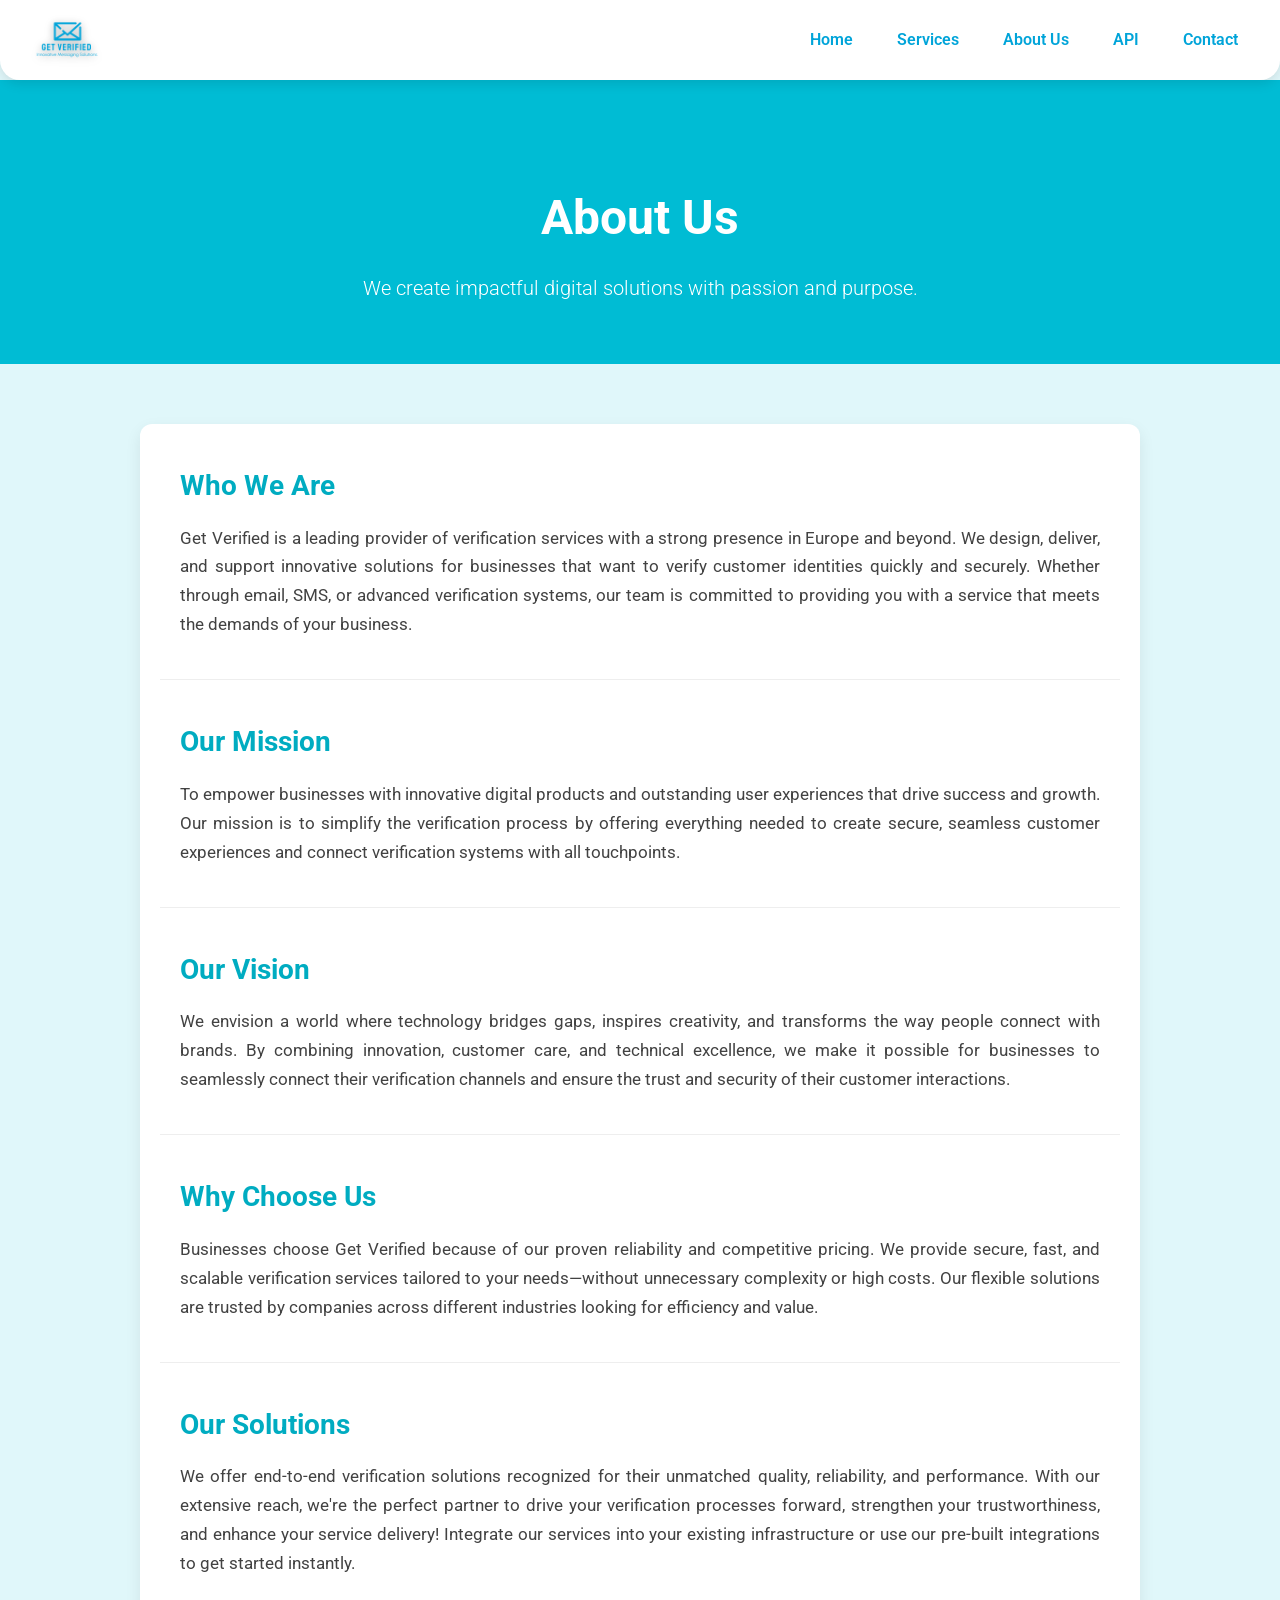
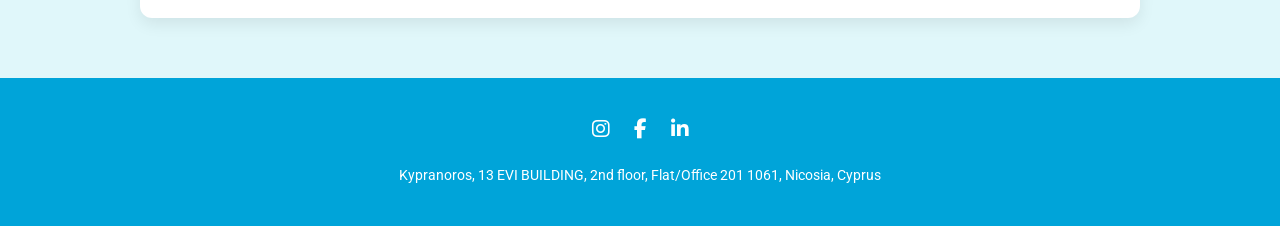
==== aboutus/index.html @ 9c135080 "asdasdA" ====
<html lang="en">
<head>
  <meta charset="UTF-8">
  <meta name="viewport" content="width=device-width, initial-scale=1.0">
  <title>About Us</title>
  <link href="https://fonts.googleapis.com/css2?family=Roboto:wght@400;700&display=swap" rel="stylesheet">
  <link rel="stylesheet" href="../shared.css">
  <link rel="stylesheet" href="aboutus.css">
  <link rel="stylesheet" href="https://cdnjs.cloudflare.com/ajax/libs/font-awesome/6.5.0/css/all.min.css">
</head>
<body>
  <!-- Navbar -->
  <nav class="navbar">
    <div class="logo">
      <img src="../assets/FullLogo_Transparent.png" alt="Your Company Logo" class="logo">
    </div>
    <ul class="nav-links">
      <li><a href="/index.html">Home</a></li>
      <li><a href="/services/index.html">Services</a></li>
      <li><a href="/aboutus/index.html">About Us</a></li>
      <li><a href="/api/index.html">API</a></li>
      <li><a href="/contact/index.html">Contact</a></li>
    </ul>
    <div class="hamburger" onclick="toggleMenu()">
      <div class="bar"></div>
      <div class="bar"></div>
      <div class="bar"></div>
    </div>
  </nav>

  <div style="height: 80px;"></div> <!-- spacing for fixed navbar -->

  <!-- Hero Section -->
  <div class="hero-section">
    <h1>About Us</h1>
    <p>We create impactful digital solutions with passion and purpose.</p>
  </div>

  <!-- Main Content -->
  <main class="about-content">
    <section>
      <h2>Who We Are</h2>
      <p>Get Verified is a leading provider of verification services with a strong presence in Europe and beyond. We design, deliver, and support innovative solutions for businesses that want to verify customer identities quickly and securely. Whether through email, SMS, or advanced verification systems, our team is committed to providing you with a service that meets the demands of your business.</p>
    </section>

    <section>
      <h2>Our Mission</h2>
      <p>To empower businesses with innovative digital products and outstanding user experiences that drive success and growth. Our mission is to simplify the verification process by offering everything needed to create secure, seamless customer experiences and connect verification systems with all touchpoints.</p>
    </section>

    <section>
      <h2>Our Vision</h2>
      <p>We envision a world where technology bridges gaps, inspires creativity, and transforms the way people connect with brands. By combining innovation, customer care, and technical excellence, we make it possible for businesses to seamlessly connect their verification channels and ensure the trust and security of their customer interactions.</p>
    </section>

    <section>
      <h2>Why Choose Us</h2>
      <p>Businesses choose Get Verified because of our proven reliability and competitive pricing. We provide secure, fast, and scalable verification services tailored to your needs—without unnecessary complexity or high costs. Our flexible solutions are trusted by companies across different industries looking for efficiency and value.</p>
    </section>

    <section>
      <h2>Our Solutions</h2>
      <p>We offer end-to-end verification solutions recognized for their unmatched quality, reliability, and performance. With our extensive reach, we're the perfect partner to drive your verification processes forward, strengthen your trustworthiness, and enhance your service delivery! Integrate our services into your existing infrastructure or use our pre-built integrations to get started instantly.</p>
    </section>
  </main>

  <!-- Footer -->
  <footer class="footer">
    <div class="social-icons">
      <a href="https://www.instagram.com/" target="_blank"><i class="fab fa-instagram"></i></a>
      <a href="https://www.facebook.com/" target="_blank"><i class="fab fa-facebook-f"></i></a>
      <a href="https://www.linkedin.com/" target="_blank"><i class="fab fa-linkedin-in"></i></a>
    </div>
    <p class="copyright">Kypranoros, 13
      EVI BUILDING, 2nd floor, Flat/Office 201
      1061, Nicosia, Cyprus</p>
  </footer>

  <script src="../script.js"></script>
</body>
</html>
---- shared.css ----
@keyframes slideDown {
    0% { transform: translateY(-100%); opacity: 0; }
    100% { transform: translateY(0); opacity: 1; }
  }
  
  /* Navbar */
  .navbar {
    display: flex;
    justify-content: space-between;
    align-items: center;
    padding: 10px 30px;
    background-color: white;
    box-shadow: 0 2px 4px rgba(0, 0, 0, 0.1);
    position: fixed;
    width: 100%;
    top: 0;
    left: 0;
    z-index: 10;
    border-radius: 0 0 20px 20px;
    box-shadow: 0 4px 12px rgba(0, 0, 0, 0.1);
    animation: slideDown 0.6s ease forwards;
  }
  
  .navbar .logo {
    height: 60px;
    width: auto;
    filter: drop-shadow(0 2px 4px rgba(0, 0, 0, 0.2)); /* Blagi senka */
    transition: transform 0.3s ease;
  }
  .navbar .logo:hover {
    transform: scale(1.05); /* Blagi zoom efekat */
  }
  
  .nav-links {
    list-style: none;
    display: flex;
    gap: 20px;
  }
  
  .nav-links li {
    font-size: 16px;
  }
  
  .nav-links a {
    color: #00A4D9; /* Dark blue */
    font-weight: 600;
    font-size: 16px;
    padding: 8px 12px;
    border-radius: 8px;
    transition: all 0.3s ease;
  }
  
  .nav-links a:hover {
    background-color: #E0F2F1;
    color: #004D40; /* Darker shade */
  }
  .hamburger {
    display: none;
    flex-direction: column;
    gap: 5px;
    cursor: pointer;
  }
  .hamburger .bar {
    width: 25px;
    height: 3px;
    background-color: #018d7c;
    border-radius: 10px;
    transition: all 0.3s ease;
  }
  
/* Responzivni dizajn */
@media (max-width: 768px) {
  .nav-links {
    display: none;
    position: absolute;
    top: 70px;
    right: 30px;
    background-color: white;
    width: 250px;
    border-radius: 8px;
    box-shadow: 0 6px 12px rgba(0, 0, 0, 0.1);
    flex-direction: column;
    gap: 20px;
    padding: 20px;
    animation: slideDown 0.6s ease forwards;
  }

  .nav-links.active {
    display: flex;
  }

  .hamburger {
    display: flex;
  }

  .nav-links li {
    font-size: 18px;
  }

  .nav-links a {
    font-size: 18px;
  }
}
  /* Footer */
  .footer {
    background-color: #00A4D9;
    color: white;
    padding: 40px 20px;
    text-align: center;
  }
    
  .footer p {
    margin-top: 20px;
    font-size: 14px;
  }
  .social-icons a {
    color: white;
    margin: 0 10px;
    font-size: 20px;
    transition: color 0.3s;
  }
  
  .social-icons a:hover {
    color: #E0F7FA;
  }
---- aboutus/aboutus.css ----
/* Global Styles */
* {
    margin: 0;
    padding: 0;
    box-sizing: border-box;
}
  
html, body {
    height: 100%;
}
body {
    font-family: 'Roboto', sans-serif;
    background-color: #E0F7FA; /* Light blue background */
    color: #212121;
    line-height: 1.6;
}
  
a {
    text-decoration: none;
    color: inherit;
}
/* About Us Page Styles */
body {
    font-family: 'Roboto', sans-serif;
    background-color: #E0F7FA; /* svetlo plava */
    color: #212121;
    margin: 0;
    padding: 0;
  }
  
  .hero-section {
    background-color: #00BCD4;
    color: white;
    text-align: center;
    padding: 100px 20px 60px;
  }
  
  .hero-section h1 {
    font-size: 48px;
    font-weight: 700;
  }
  
  .hero-section p {
    font-size: 20px;
    margin-top: 15px;
    font-weight: 300;
  }
  
  .about-content {
    max-width: 1000px;
    margin: 60px auto;
    padding: 0 20px;
    background-color: white;
    border-radius: 12px;
    box-shadow: 0 6px 16px rgba(0, 0, 0, 0.08);
  }
  
  .about-content section {
    padding: 40px 20px;
    border-bottom: 1px solid #eee;
  }
  
  .about-content section:last-child {
    border-bottom: none;
  }
  
  .about-content h2 {
    font-size: 28px;
    color: #00ACC1;
    margin-bottom: 15px;
  }
  
  .about-content p {
    font-size: 17px;
    color: #424242;
    line-height: 1.7;
    text-align: justify;
  }
  
  footer {
    margin-top: 60px;
  }
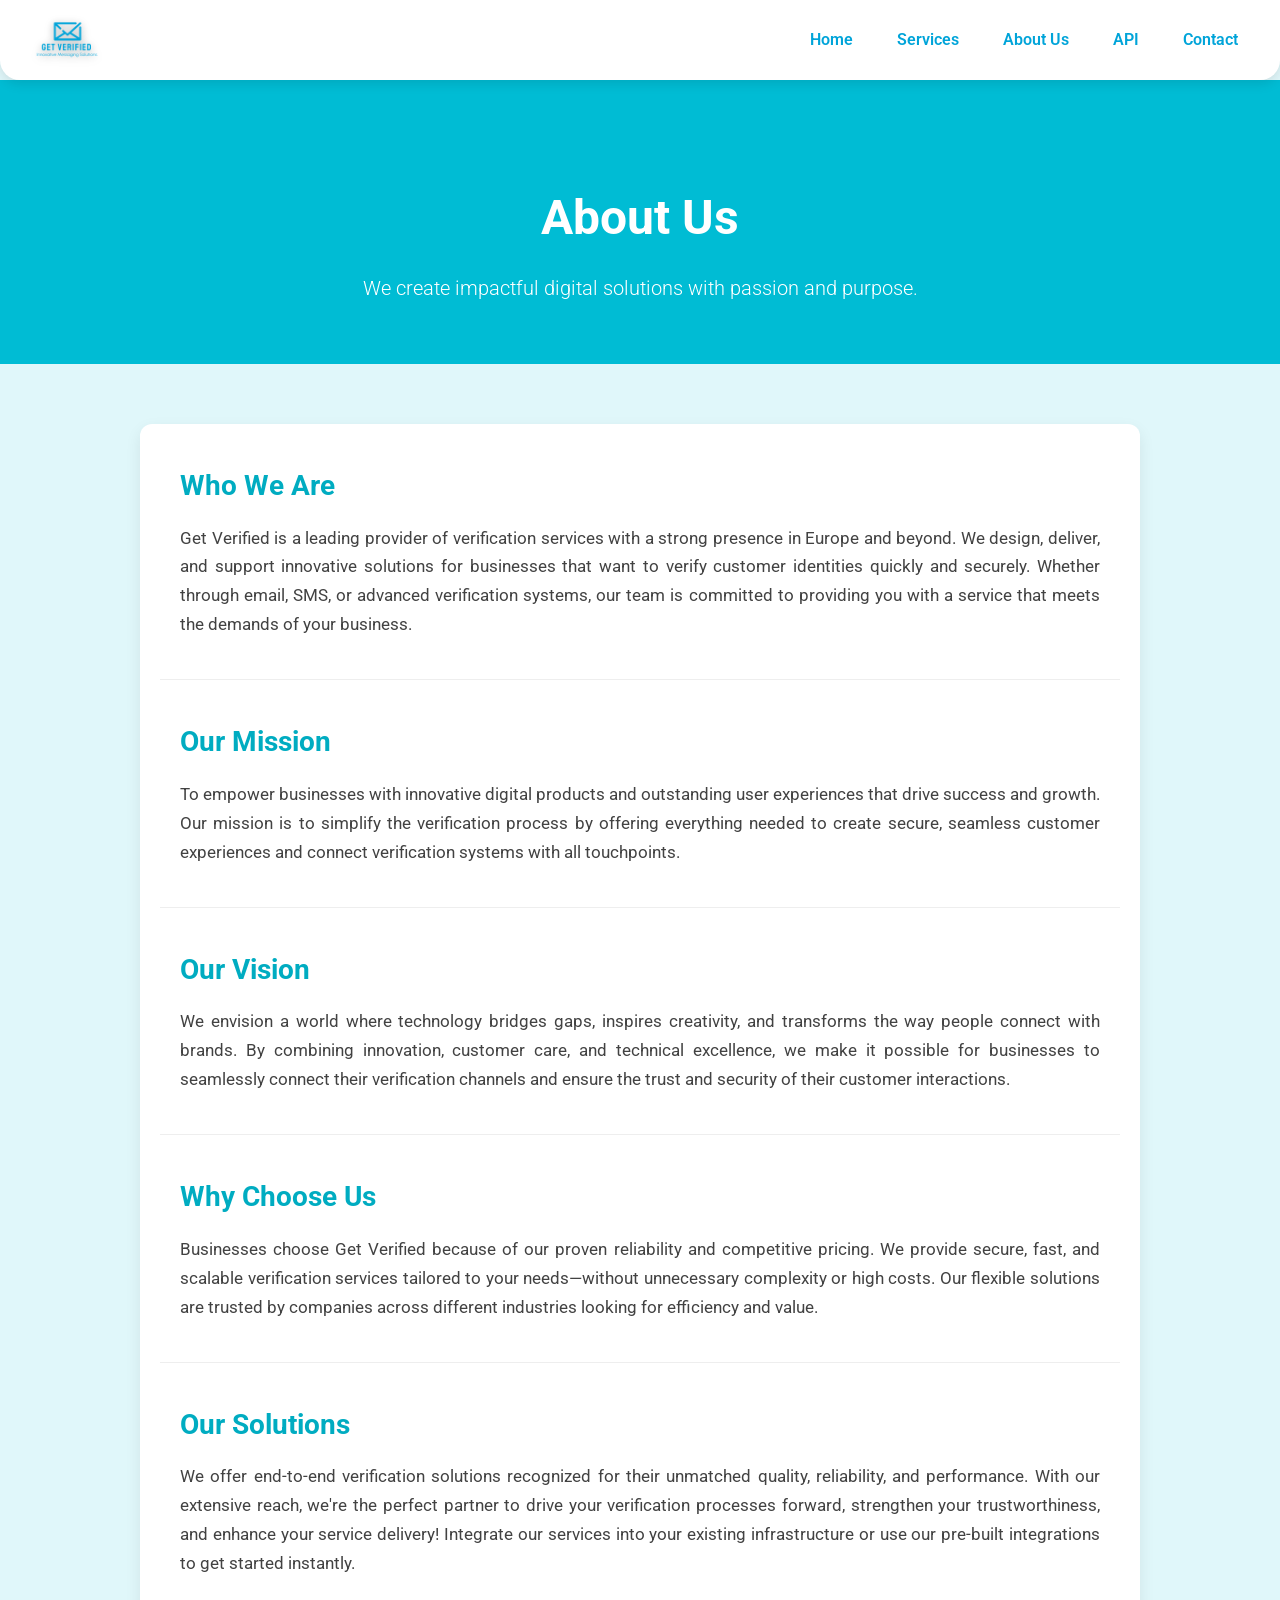
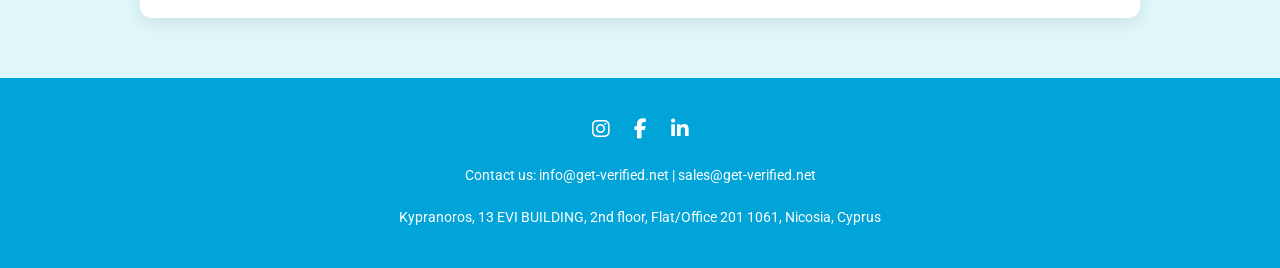
==== commit 3a0684ac: "add emails, fixed footer in api page" ====
--- a/aboutus/index.html
+++ b/aboutus/index.html
@@ -72,6 +72,13 @@
       <a href="https://www.facebook.com/" target="_blank"><i class="fab fa-facebook-f"></i></a>
       <a href="https://www.linkedin.com/" target="_blank"><i class="fab fa-linkedin-in"></i></a>
     </div>
+    <div class="contact-emails">
+  <p>Contact us: 
+    <a href="mailto:info@get-verified.net">info@get-verified.net</a> | 
+    <a href="mailto:sales@get-verified.net">sales@get-verified.net</a>
+  </p>
+</div>
+
     <p class="copyright">Kypranoros, 13
       EVI BUILDING, 2nd floor, Flat/Office 201
       1061, Nicosia, Cyprus</p>
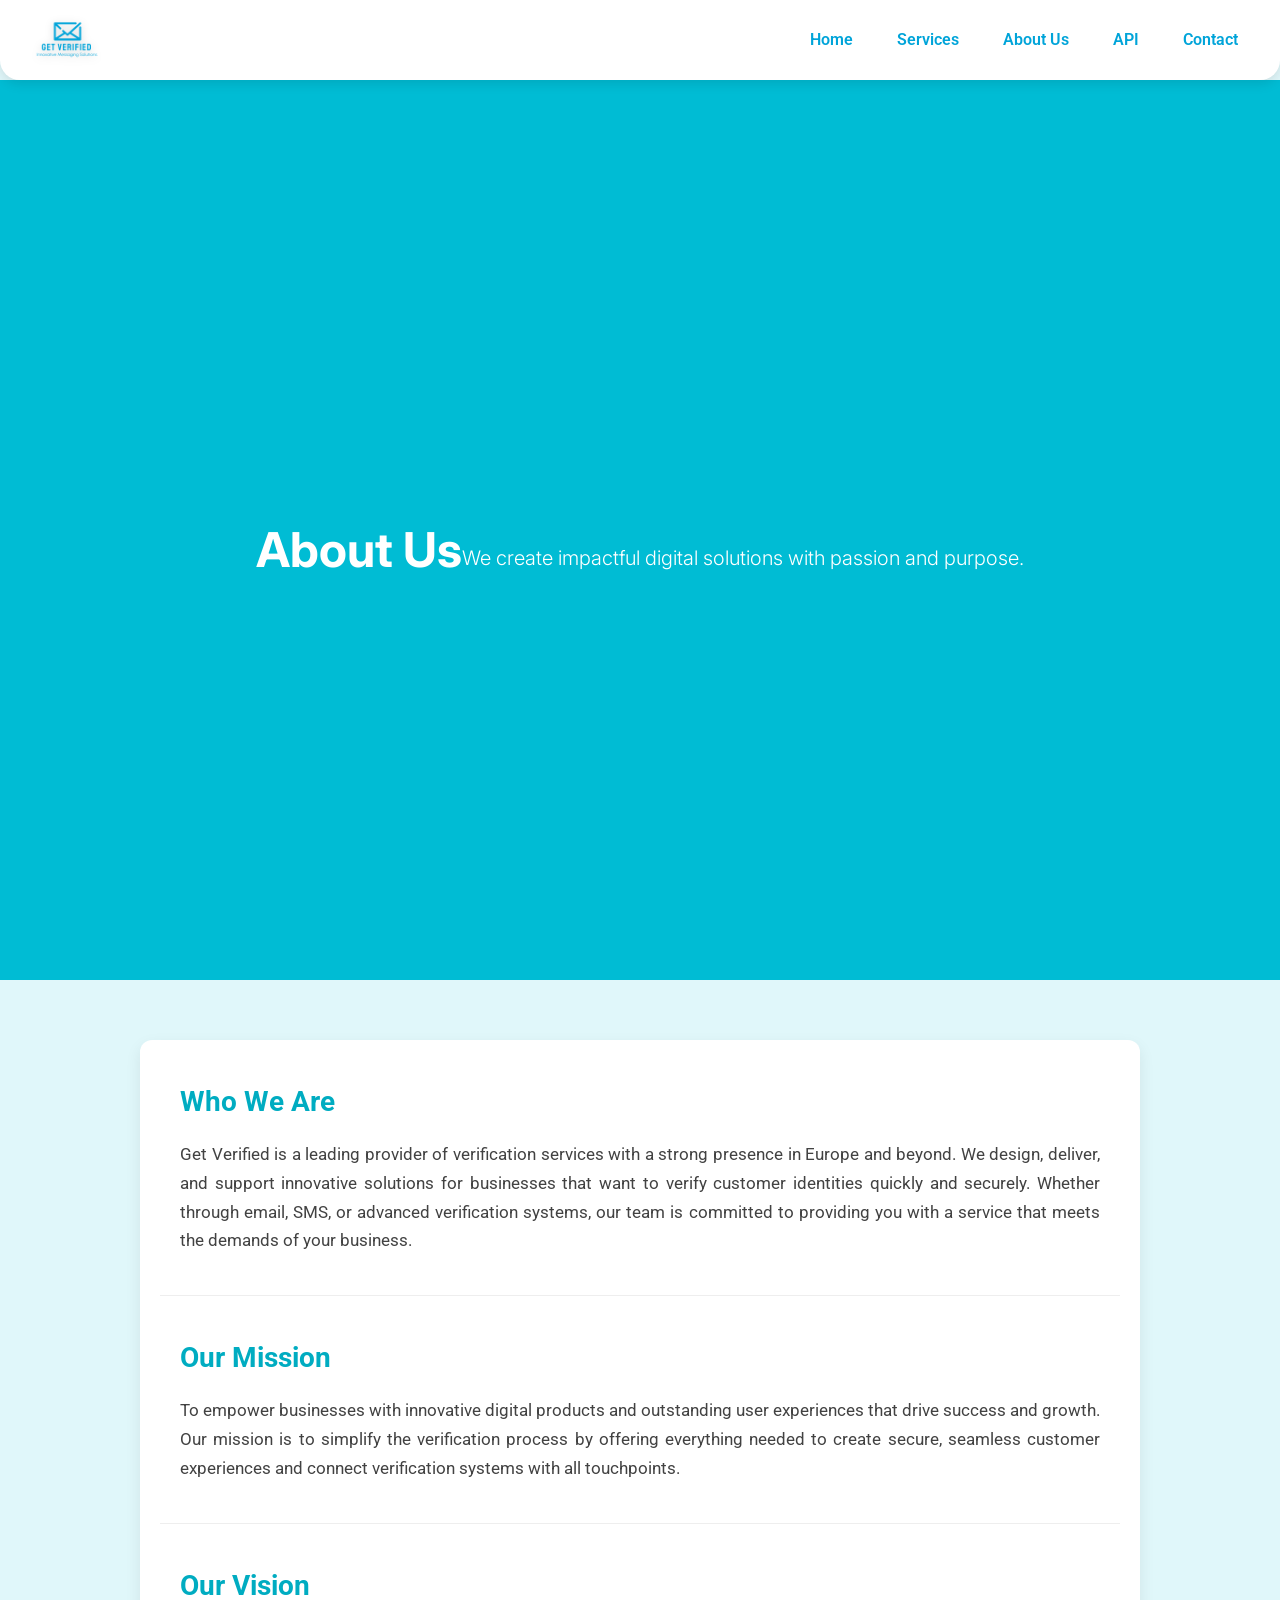
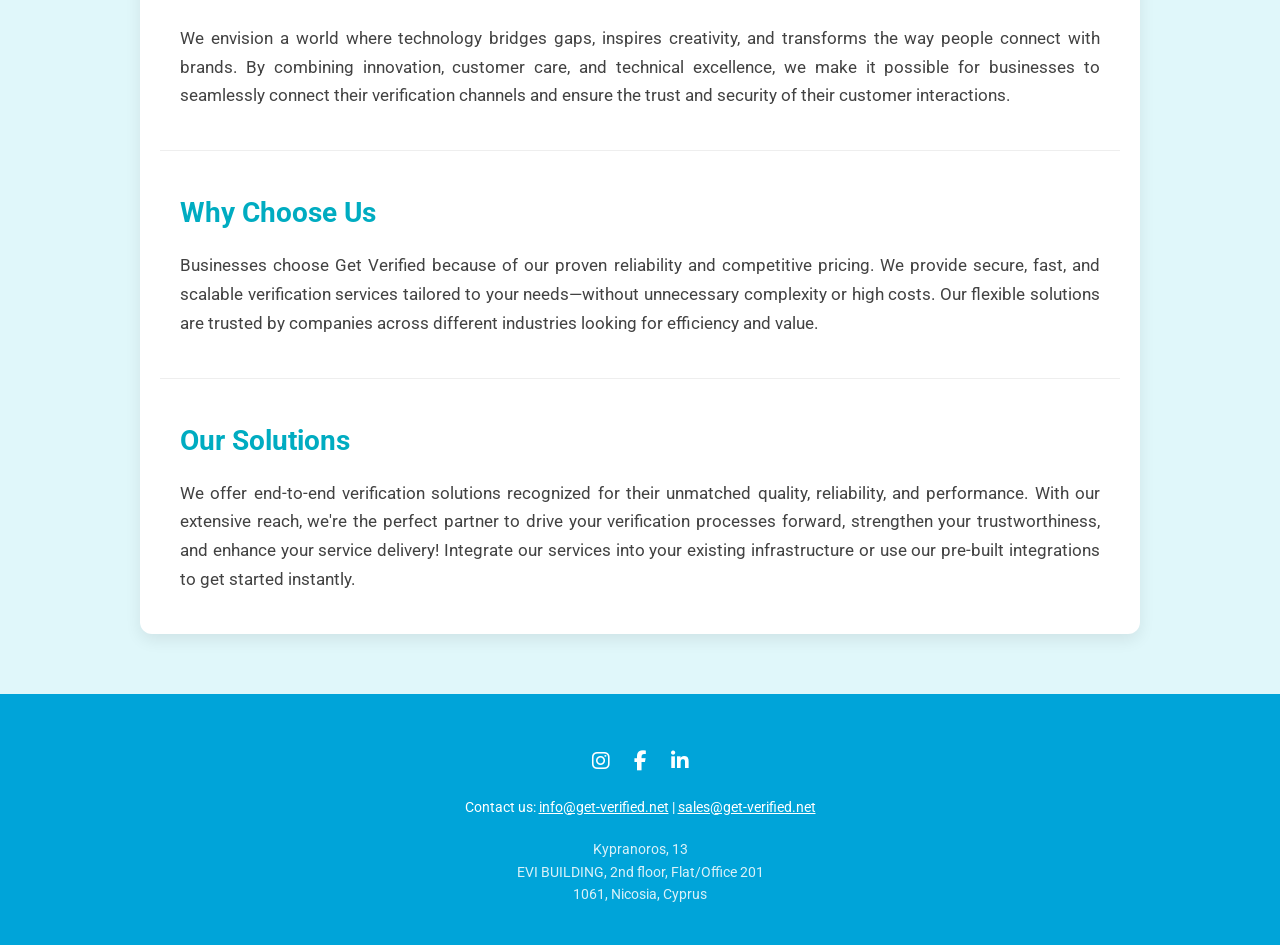
==== commit 2e89a175: "Add SEO meta tags and Open Graph tags for social sharing" ====
--- a/aboutus/index.html
+++ b/aboutus/index.html
@@ -4,6 +4,12 @@
   <meta charset="UTF-8">
   <meta name="viewport" content="width=device-width, initial-scale=1.0">
   <title>About Us</title>
+  <meta name="description" content="Learn about Get Verified — innovative messaging solutions built for businesses that need reliable, secure communication.">
+  <meta property="og:title" content="Get Verified | About Us">
+  <meta property="og:description" content="Innovative messaging solutions built for businesses that need reliable, secure communication.">
+  <meta property="og:image" content="https://get-verified.net/assets/FullLogo.png">
+  <meta property="og:url" content="https://get-verified.net/aboutus/">
+  <meta property="og:type" content="website">
   <link href="https://fonts.googleapis.com/css2?family=Roboto:wght@400;700&display=swap" rel="stylesheet">
   <link rel="stylesheet" href="../shared.css">
   <link rel="stylesheet" href="aboutus.css">
@@ -13,7 +19,7 @@
   <!-- Navbar -->
   <nav class="navbar">
     <div class="logo">
-      <img src="../assets/FullLogo_Transparent.png" alt="Your Company Logo" class="logo">
+      <img src="../assets/FullLogo_Transparent.png" alt="Get Verified logo" class="logo">
     </div>
     <ul class="nav-links">
       <li><a href="/index.html">Home</a></li>
--- a/shared.css
+++ b/shared.css
@@ -1,88 +1,159 @@
+@import url('https://fonts.googleapis.com/css2?family=Inter:wght@400;600;700&display=swap');
+
+/* ============================================
+   RESET & ROOT
+   ============================================ */
+*, *::before, *::after {
+  margin: 0;
+  padding: 0;
+  box-sizing: border-box;
+}
+
+:root {
+  --font-inter: 'Inter', sans-serif;
+  --font-default: Arial, sans-serif;
+}
+
+body {
+  font-family: var(--font-inter), var(--font-default);
+  background-color: #E0F7FA;
+  color: #212121;
+  padding-top: 82px; /* FIX: navbar je ~82px visok, bio je 60px */
+}
+
+a {
+  text-decoration: none;
+  color: inherit;
+}
+
+img {
+  max-width: 100%;
+  height: auto;
+  display: block;
+}
+
+/* ============================================
+   NAVBAR ANIMATIONS
+   ============================================ */
+@-webkit-keyframes slideDown {
+  0%   { transform: translateY(-100%); opacity: 0; }
+  100% { transform: translateY(0);     opacity: 1; }
+}
 @keyframes slideDown {
-    0% { transform: translateY(-100%); opacity: 0; }
-    100% { transform: translateY(0); opacity: 1; }
-  }
-  
-  /* Navbar */
-  .navbar {
-    display: flex;
-    justify-content: space-between;
-    align-items: center;
-    padding: 10px 30px;
-    background-color: white;
-    box-shadow: 0 2px 4px rgba(0, 0, 0, 0.1);
-    position: fixed;
-    width: 100%;
-    top: 0;
-    left: 0;
-    z-index: 10;
-    border-radius: 0 0 20px 20px;
-    box-shadow: 0 4px 12px rgba(0, 0, 0, 0.1);
-    animation: slideDown 0.6s ease forwards;
-  }
-  
-  .navbar .logo {
-    height: 60px;
-    width: auto;
-    filter: drop-shadow(0 2px 4px rgba(0, 0, 0, 0.2)); /* Blagi senka */
-    transition: transform 0.3s ease;
-  }
-  .navbar .logo:hover {
-    transform: scale(1.05); /* Blagi zoom efekat */
-  }
-  
-  .nav-links {
-    list-style: none;
-    display: flex;
-    gap: 20px;
-  }
-  
-  .nav-links li {
-    font-size: 16px;
-  }
-  
-  .nav-links a {
-    color: #00A4D9; /* Dark blue */
-    font-weight: 600;
-    font-size: 16px;
-    padding: 8px 12px;
-    border-radius: 8px;
-    transition: all 0.3s ease;
-  }
-  
-  .nav-links a:hover {
-    background-color: #E0F2F1;
-    color: #004D40; /* Darker shade */
-  }
-  .hamburger {
-    display: none;
-    flex-direction: column;
-    gap: 5px;
-    cursor: pointer;
-  }
-  .hamburger .bar {
-    width: 25px;
-    height: 3px;
-    background-color: #018d7c;
-    border-radius: 10px;
-    transition: all 0.3s ease;
-  }
-  
-/* Responzivni dizajn */
+  0%   { transform: translateY(-100%); opacity: 0; }
+  100% { transform: translateY(0);     opacity: 1; }
+}
+
+/* ============================================
+   NAVBAR
+   ============================================ */
+.navbar {
+  display: flex;
+  justify-content: space-between;
+  align-items: center;
+  padding: 10px 30px;
+  background-color: white;
+  position: fixed;
+  width: 100%;
+  top: 0;
+  left: 0;
+  z-index: 1000;
+  border-radius: 0 0 20px 20px;
+  box-shadow: 0 4px 12px rgba(0, 0, 0, 0.1); /* FIX: bio dupli box-shadow, sada samo jedan */
+  -webkit-animation: slideDown 0.6s ease forwards;
+  animation: slideDown 0.6s ease forwards;
+}
+
+/* FIX: logo klasa je na div-u, img je unutra — sad ispravno targetan */
+.navbar .logo {
+  display: flex;
+  align-items: center;
+}
+
+.navbar .logo img {
+  height: 60px;
+  width: auto;
+  filter: drop-shadow(0 2px 4px rgba(0, 0, 0, 0.2));
+  transition: transform 0.3s ease;
+}
+
+.navbar .logo img:hover {
+  transform: scale(1.05);
+}
+
+.nav-links {
+  list-style: none;
+  display: flex;
+  gap: 20px;
+  align-items: center;
+}
+
+.nav-links li {
+  font-size: 16px;
+}
+
+.nav-links a {
+  color: #00A4D9;
+  font-weight: 600;
+  font-size: 16px;
+  padding: 8px 12px;
+  border-radius: 8px;
+  transition: all 0.3s ease;
+}
+
+.nav-links a:hover {
+  background-color: #E0F2F1;
+  color: #004D40;
+}
+
+/* FIX: active link highlight — korisnik vidi na kojoj je stranici */
+.nav-links a.active {
+  background-color: #E0F2F1;
+  color: #004D40;
+}
+
+/* ============================================
+   HAMBURGER
+   ============================================ */
+.hamburger {
+  display: none;
+  flex-direction: column;
+  gap: 5px;
+  cursor: pointer;
+  padding: 4px;
+}
+
+.hamburger .bar {
+  width: 25px;
+  height: 3px;
+  background-color: #018d7c;
+  border-radius: 10px;
+  transition: all 0.3s ease;
+}
+
+/* FIX: X animacija kad je menu otvoren */
+.hamburger.open .bar:nth-child(1) { transform: translateY(8px) rotate(45deg); }
+.hamburger.open .bar:nth-child(2) { opacity: 0; transform: scaleX(0); }
+.hamburger.open .bar:nth-child(3) { transform: translateY(-8px) rotate(-45deg); }
+
+/* ============================================
+   RESPONSIVE NAVBAR
+   ============================================ */
 @media (max-width: 768px) {
   .nav-links {
     display: none;
     position: absolute;
-    top: 70px;
-    right: 30px;
+    top: 80px;
+    right: 20px;
     background-color: white;
-    width: 250px;
-    border-radius: 8px;
-    box-shadow: 0 6px 12px rgba(0, 0, 0, 0.1);
+    width: 240px;
+    border-radius: 12px;
+    box-shadow: 0 6px 24px rgba(0, 0, 0, 0.12);
     flex-direction: column;
-    gap: 20px;
-    padding: 20px;
-    animation: slideDown 0.6s ease forwards;
+    gap: 4px;
+    padding: 12px;
+    -webkit-animation: slideDown 0.3s ease forwards;
+    animation: slideDown 0.3s ease forwards;
   }
 
   .nav-links.active {
@@ -94,32 +165,281 @@
   }
 
   .nav-links li {
+    font-size: 16px;
+    width: 100%;
+  }
+
+  .nav-links a {
+    font-size: 16px;
+    display: block;
+    width: 100%;
+    padding: 10px 14px;
+  }
+}
+
+/* ============================================
+   HERO SECTION
+   ============================================ */
+.hero-section {
+  font-family: var(--font-inter);
+  position: relative;
+  min-height: 100vh;
+  background-color: #0097A7;
+  color: white;
+  text-align: center;
+  padding: 100px 20px;
+  display: flex;
+  align-items: center;
+  justify-content: center;
+  overflow: hidden;
+}
+
+.hero-video {
+  position: absolute;
+  top: 0;
+  left: 0;
+  width: 100%;
+  height: 100%;
+  object-fit: cover;
+  z-index: 0;
+  opacity: 0.4;
+}
+
+.hero-content {
+  position: relative;
+  z-index: 1;
+  max-width: 900px;
+}
+
+.hero-section h1 {
+  font-size: clamp(32px, 6vw, 56px); /* FIX: bio fiksnih 48px, sad responsivan */
+  font-weight: bold;
+  line-height: 1.15;
+}
+
+.hero-section h2 {
+  font-size: clamp(16px, 2.5vw, 22px); /* FIX: responsivan */
+  font-weight: 400;
+  margin-top: 20px;
+  opacity: 0.9;
+}
+
+.hero-section p {
+  font-size: 18px;
+  margin-top: 20px;
+}
+
+.cta-btn {
+  font-family: var(--font-inter);
+  display: inline-block;
+  padding: 15px 30px;
+  background-color: #004D40;
+  color: white;
+  font-weight: bold;
+  margin-top: 30px;
+  border-radius: 5px;
+  transition: background-color 0.3s;
+}
+
+.cta-btn:hover {
+  background-color: #00A4D9;
+}
+
+/* ============================================
+   CONTAINER & CARDS
+   ============================================ */
+.container {
+  padding: 60px 20px;
+  max-width: 1200px;
+  margin: auto;
+  text-align: center;
+}
+
+.description {
+  font-size: 1.2rem;
+  max-width: 800px;
+  margin: 0 auto 40px;
+}
+
+.card-grid {
+  display: grid;
+  grid-template-columns: repeat(auto-fit, minmax(220px, 1fr));
+  gap: 30px;
+}
+
+.card {
+  background: #fff;
+  padding: 25px;
+  border-radius: 20px;
+  box-shadow: 0 6px 20px rgba(0, 0, 0, 0.06);
+  transition: transform 0.3s ease, box-shadow 0.3s ease;
+}
+
+.card:hover {
+  transform: translateY(-10px);
+  box-shadow: 0 12px 28px rgba(0, 0, 0, 0.12);
+}
+
+.card img {
+  height: 60px;
+  margin-bottom: 20px;
+}
+
+.card h3 {
+  font-size: 1.1rem;
+  margin-bottom: 10px;
+}
+
+.card p {
+  font-size: 0.95rem;
+  color: #555;
+}
+
+/* ============================================
+   WHY US SECTION
+   ============================================ */
+.whyus-section {
+  background-color: #f9f9f9;
+  padding: 60px 20px;
+  text-align: center;
+  color: #333;
+}
+
+.whyus-section .section-title {
+  font-size: 36px;
+  font-weight: 700;
+  color: #1a1a1a;
+  margin-bottom: 10px;
+}
+
+.whyus-section .section-subtitle {
+  font-size: 18px;
+  color: #7f8c8d;
+  margin-bottom: 50px;
+}
+
+.whyus-logo {
+  display: block;
+  margin: 0 auto 40px;
+  max-width: 220px;
+  height: auto;
+  transition: transform 0.3s ease;
+}
+
+.whyus-logo:hover {
+  transform: scale(1.1);
+}
+
+.whyus-grid {
+  display: grid;
+  grid-template-columns: repeat(auto-fit, minmax(250px, 1fr));
+  gap: 30px;
+  max-width: 1200px;
+  margin: 40px auto 0;
+}
+
+.whyus-card {
+  background-color: #ffffff;
+  padding: 30px 20px;
+  border-radius: 16px;
+  box-shadow: 0 10px 25px rgba(0, 0, 0, 0.05);
+  transition: transform 0.3s ease, box-shadow 0.3s ease;
+}
+
+.whyus-card:hover {
+  transform: translateY(-5px);
+  box-shadow: 0 12px 35px rgba(0, 0, 0, 0.1);
+}
+
+.whyus-card h4 {
+  font-size: 20px;
+  color: #00A4D9;
+  margin-bottom: 15px;
+}
+
+.whyus-card p {
+  font-size: 16px;
+  color: #555;
+  line-height: 1.6;
+}
+
+/* ============================================
+   FOOTER
+   ============================================ */
+.footer {
+  background-color: #00A4D9;
+  color: white;
+  padding: 40px 20px;
+  text-align: center;
+}
+
+.footer p {
+  margin-top: 20px;
+  font-size: 14px;
+  line-height: 1.6;
+}
+
+/* FIX: emailovi na mobilnom se ne lome ružno */
+.contact-emails {
+  margin-top: 16px;
+}
+
+.contact-emails p {
+  font-size: 14px;
+  word-break: break-word; /* FIX: spriječava overflow na uskim ekranima */
+}
+
+.contact-emails a {
+  color: white;
+  text-decoration: underline;
+  transition: opacity 0.2s;
+}
+
+.contact-emails a:hover {
+  opacity: 0.8;
+}
+
+.social-icons {
+  margin-top: 16px;
+}
+
+.social-icons a {
+  color: white;
+  margin: 0 10px;
+  font-size: 20px;
+  transition: color 0.3s;
+}
+
+.social-icons a:hover {
+  color: #E0F7FA;
+}
+
+/* FIX: footer address na mobilnom */
+.copyright {
+  white-space: pre-line;
+  font-size: 13px;
+  opacity: 0.85;
+  margin-top: 16px;
+}
+
+/* ============================================
+   MOBILE — opšti
+   ============================================ */
+@media (max-width: 480px) {
+  .hero-section {
+    padding: 80px 16px;
+  }
+
+  .card-grid {
+    grid-template-columns: 1fr;
+  }
+
+  .whyus-grid {
+    grid-template-columns: 1fr;
+  }
+
+  .social-icons a {
+    margin: 0 8px;
     font-size: 18px;
   }
-
-  .nav-links a {
-    font-size: 18px;
-  }
-}
-  /* Footer */
-  .footer {
-    background-color: #00A4D9;
-    color: white;
-    padding: 40px 20px;
-    text-align: center;
-  }
-    
-  .footer p {
-    margin-top: 20px;
-    font-size: 14px;
-  }
-  .social-icons a {
-    color: white;
-    margin: 0 10px;
-    font-size: 20px;
-    transition: color 0.3s;
-  }
-  
-  .social-icons a:hover {
-    color: #E0F7FA;
-  }
+}
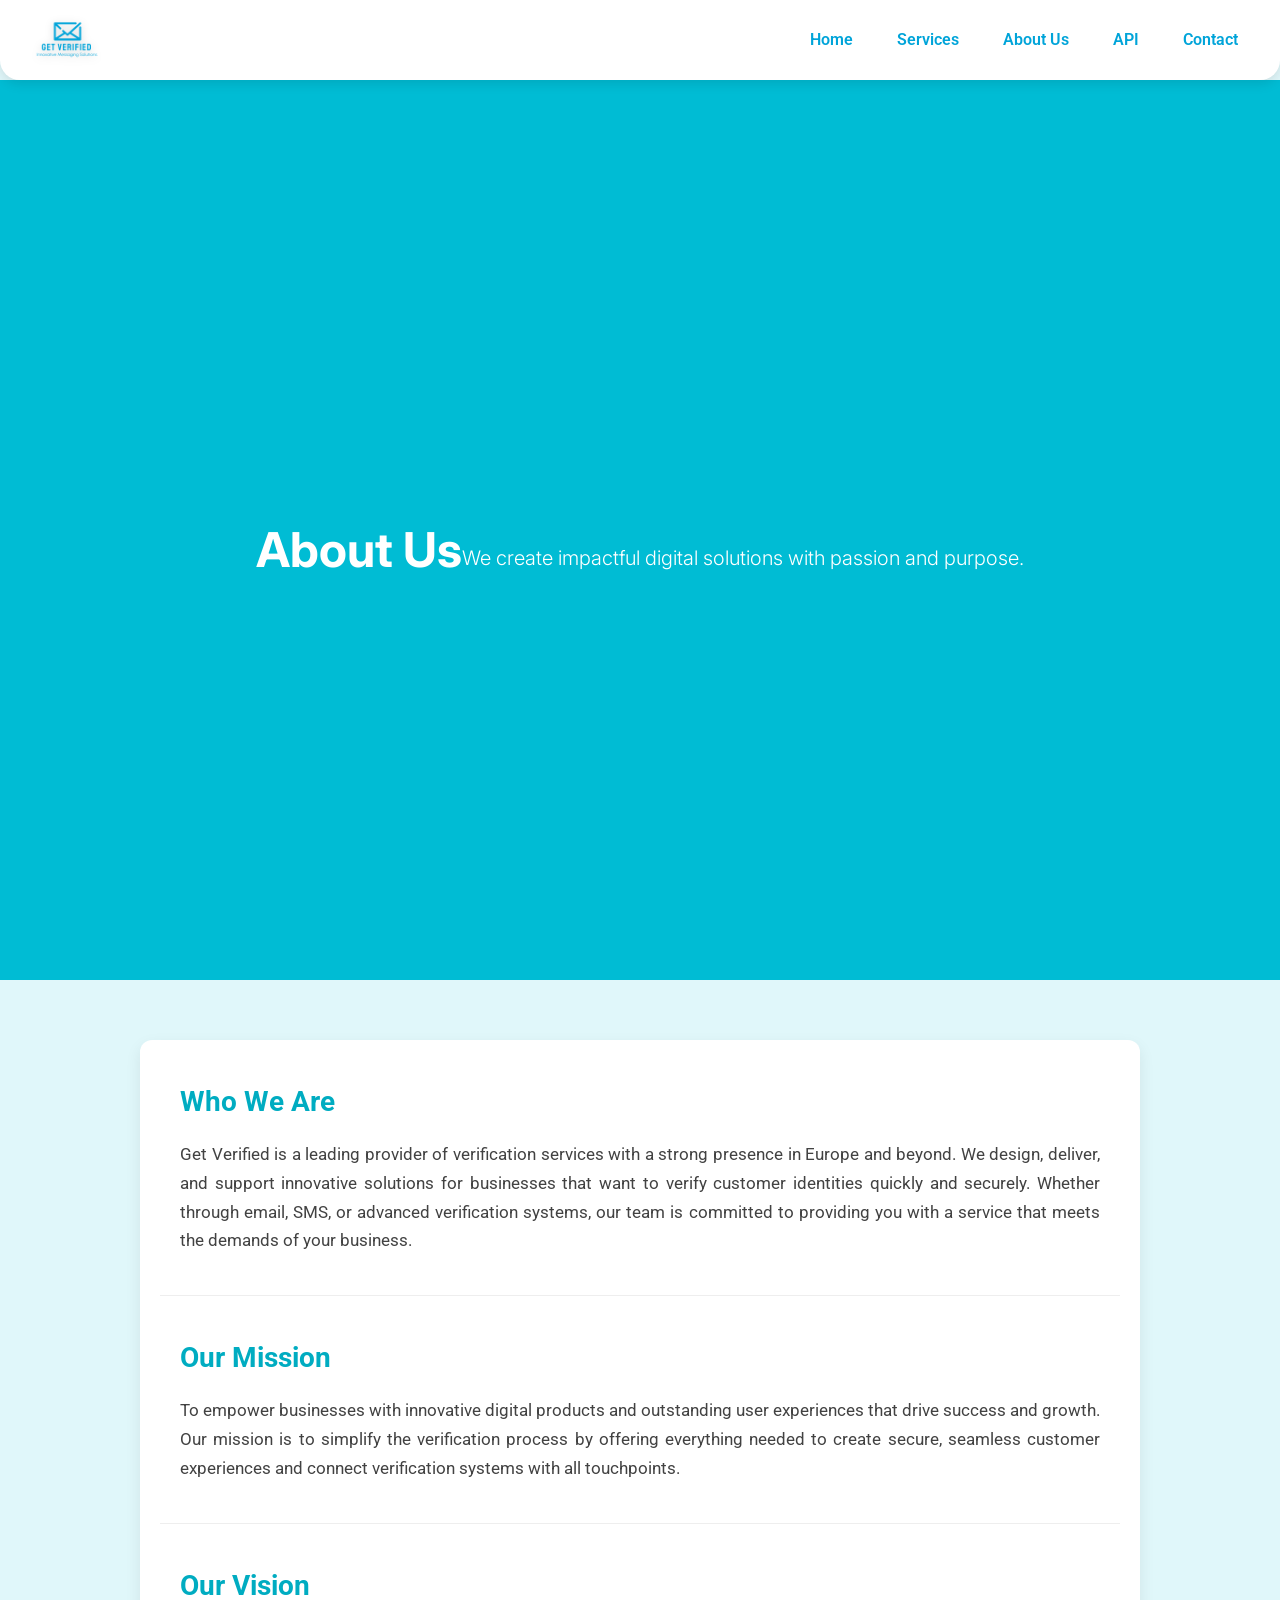
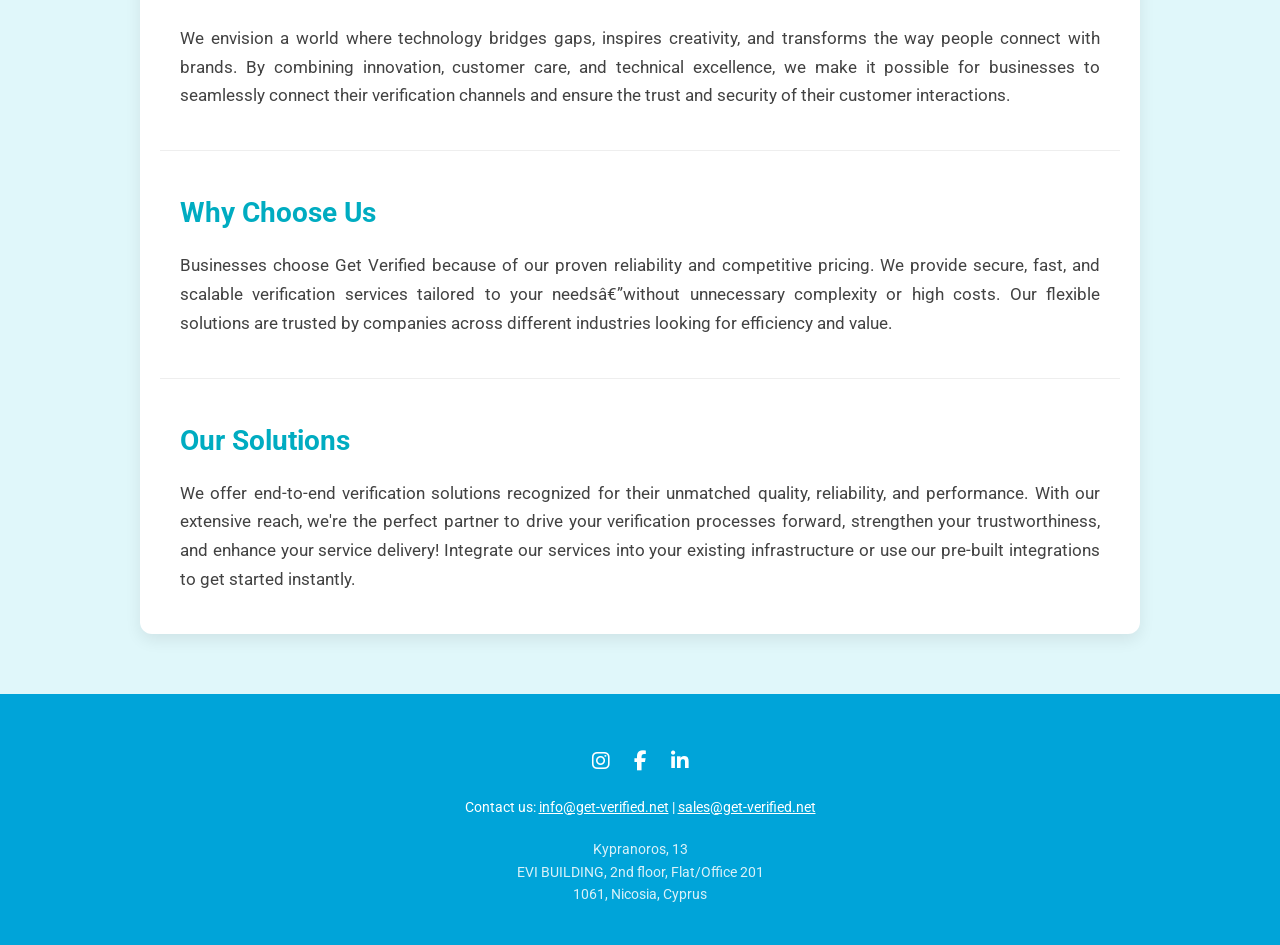
==== commit 960370e6: "Add favicon and apple-touch-icon" ====
--- a/aboutus/index.html
+++ b/aboutus/index.html
@@ -1,15 +1,17 @@
-
+﻿
 <html lang="en">
 <head>
   <meta charset="UTF-8">
   <meta name="viewport" content="width=device-width, initial-scale=1.0">
   <title>About Us</title>
-  <meta name="description" content="Learn about Get Verified — innovative messaging solutions built for businesses that need reliable, secure communication.">
+  <meta name="description" content="Learn about Get Verified â€” innovative messaging solutions built for businesses that need reliable, secure communication.">
   <meta property="og:title" content="Get Verified | About Us">
   <meta property="og:description" content="Innovative messaging solutions built for businesses that need reliable, secure communication.">
   <meta property="og:image" content="https://get-verified.net/assets/FullLogo.png">
   <meta property="og:url" content="https://get-verified.net/aboutus/">
   <meta property="og:type" content="website">
+  <link rel="icon" type="image/x-icon" href="/favicon.ico">
+  <link rel="apple-touch-icon" href="/apple-touch-icon.png">
   <link href="https://fonts.googleapis.com/css2?family=Roboto:wght@400;700&display=swap" rel="stylesheet">
   <link rel="stylesheet" href="../shared.css">
   <link rel="stylesheet" href="aboutus.css">
@@ -62,7 +64,7 @@
 
     <section>
       <h2>Why Choose Us</h2>
-      <p>Businesses choose Get Verified because of our proven reliability and competitive pricing. We provide secure, fast, and scalable verification services tailored to your needs—without unnecessary complexity or high costs. Our flexible solutions are trusted by companies across different industries looking for efficiency and value.</p>
+      <p>Businesses choose Get Verified because of our proven reliability and competitive pricing. We provide secure, fast, and scalable verification services tailored to your needsâ€”without unnecessary complexity or high costs. Our flexible solutions are trusted by companies across different industries looking for efficiency and value.</p>
     </section>
 
     <section>
@@ -92,4 +94,4 @@
 
   <script src="../script.js"></script>
 </body>
-</html>+</html>
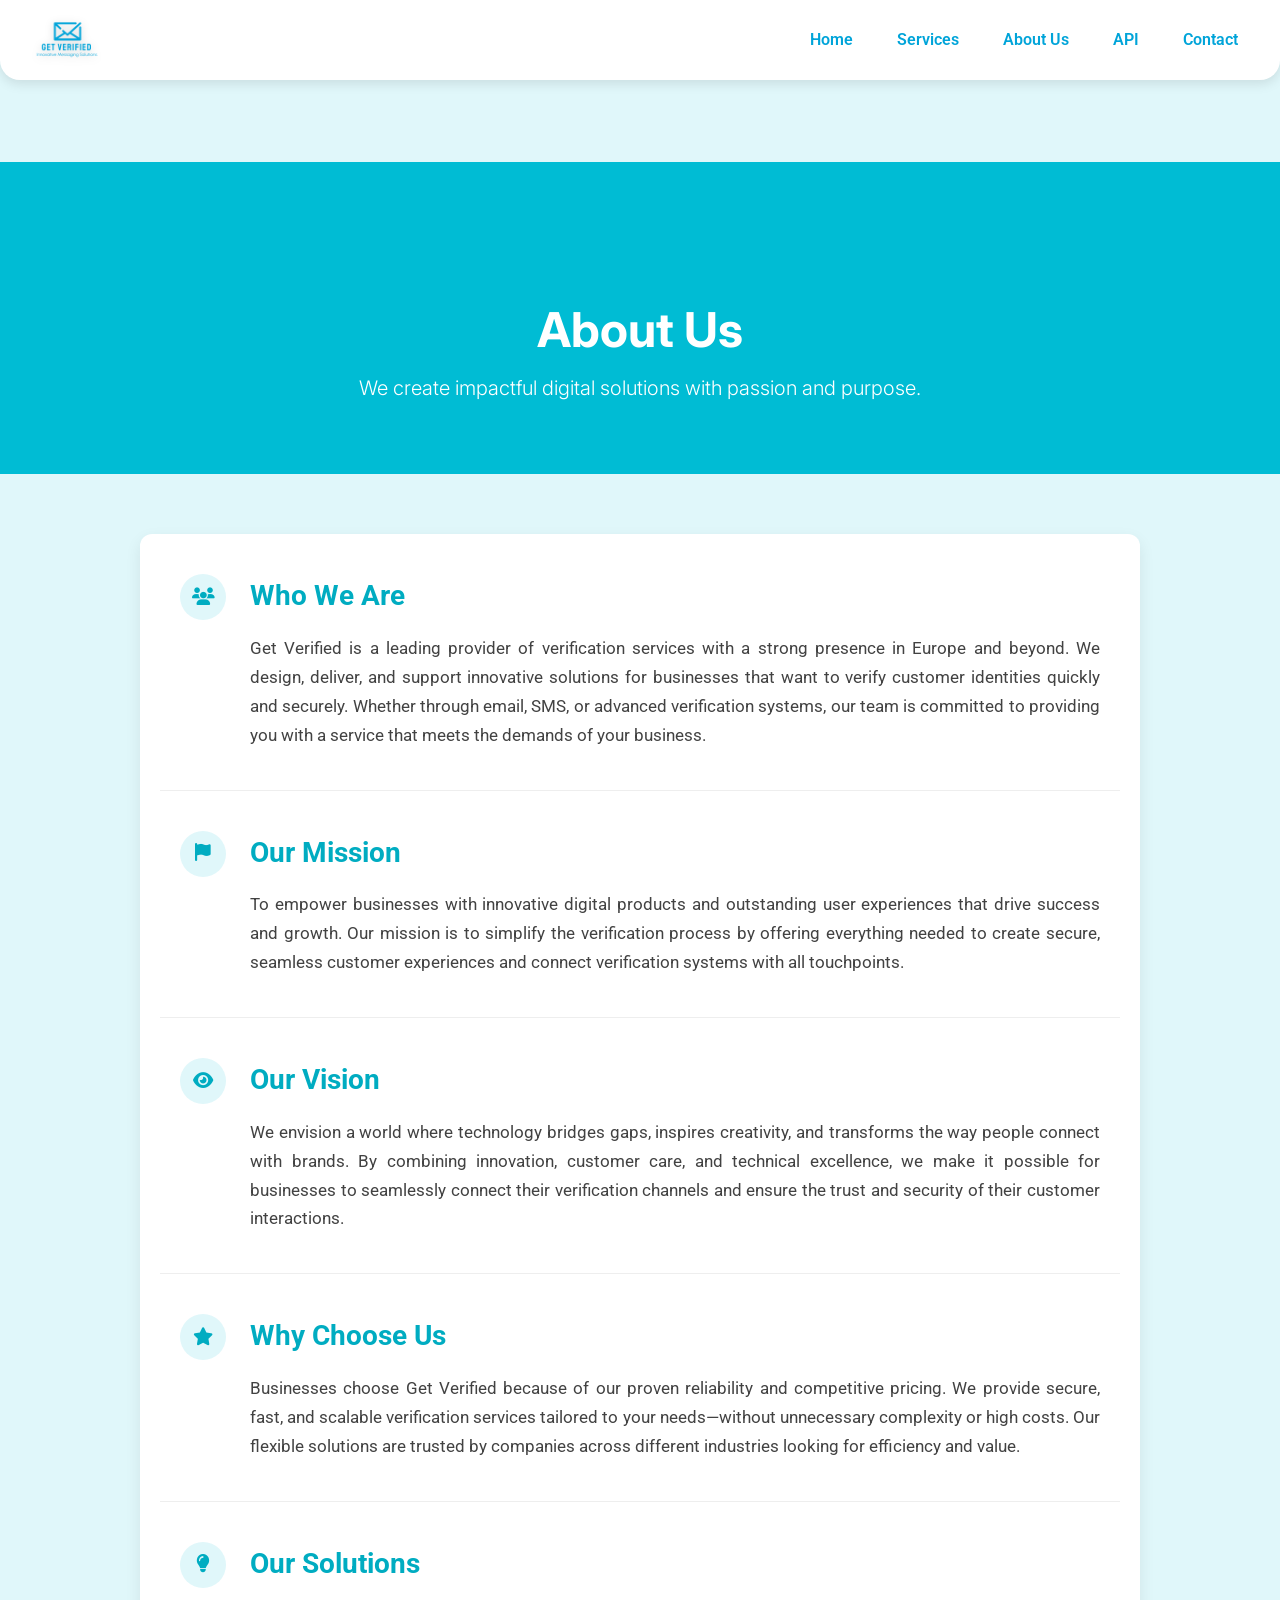
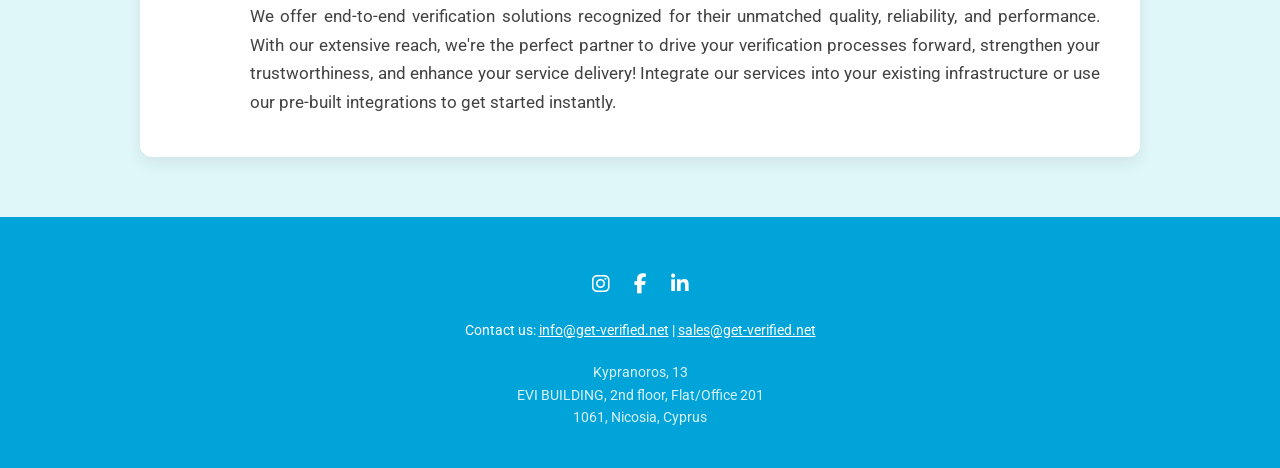
==== commit 1aa0e20a: "Fix oversized hero section, mojibake characters, add section icons to About Us page" ====
--- a/aboutus/index.html
+++ b/aboutus/index.html
@@ -4,7 +4,7 @@
   <meta charset="UTF-8">
   <meta name="viewport" content="width=device-width, initial-scale=1.0">
   <title>About Us</title>
-  <meta name="description" content="Learn about Get Verified â€” innovative messaging solutions built for businesses that need reliable, secure communication.">
+  <meta name="description" content="Learn about Get Verified — innovative messaging solutions built for businesses that need reliable, secure communication.">
   <meta property="og:title" content="Get Verified | About Us">
   <meta property="og:description" content="Innovative messaging solutions built for businesses that need reliable, secure communication.">
   <meta property="og:image" content="https://get-verified.net/assets/FullLogo.png">
@@ -64,7 +64,7 @@
 
     <section>
       <h2>Why Choose Us</h2>
-      <p>Businesses choose Get Verified because of our proven reliability and competitive pricing. We provide secure, fast, and scalable verification services tailored to your needsâ€”without unnecessary complexity or high costs. Our flexible solutions are trusted by companies across different industries looking for efficiency and value.</p>
+      <p>Businesses choose Get Verified because of our proven reliability and competitive pricing. We provide secure, fast, and scalable verification services tailored to your needs—without unnecessary complexity or high costs. Our flexible solutions are trusted by companies across different industries looking for efficiency and value.</p>
     </section>
 
     <section>
@@ -95,3 +95,5 @@
   <script src="../script.js"></script>
 </body>
 </html>
+
+
--- a/aboutus/aboutus.css
+++ b/aboutus/aboutus.css
@@ -1,83 +1,115 @@
-/* Global Styles */
+﻿/* Global Styles */
 * {
     margin: 0;
     padding: 0;
     box-sizing: border-box;
 }
-  
+
 html, body {
     height: 100%;
 }
 body {
     font-family: 'Roboto', sans-serif;
-    background-color: #E0F7FA; /* Light blue background */
+    background-color: #E0F7FA;
     color: #212121;
     line-height: 1.6;
 }
-  
+
 a {
     text-decoration: none;
     color: inherit;
 }
-/* About Us Page Styles */
-body {
-    font-family: 'Roboto', sans-serif;
-    background-color: #E0F7FA; /* svetlo plava */
-    color: #212121;
-    margin: 0;
-    padding: 0;
-  }
-  
-  .hero-section {
+
+.hero-section {
     background-color: #00BCD4;
     color: white;
     text-align: center;
-    padding: 100px 20px 60px;
-  }
-  
-  .hero-section h1 {
+    padding: 140px 20px 70px;
+    min-height: auto;
+    display: block;
+}
+
+.hero-section h1 {
     font-size: 48px;
     font-weight: 700;
-  }
-  
-  .hero-section p {
+}
+
+.hero-section p {
     font-size: 20px;
     margin-top: 15px;
     font-weight: 300;
-  }
-  
-  .about-content {
+}
+
+.about-content {
     max-width: 1000px;
     margin: 60px auto;
     padding: 0 20px;
     background-color: white;
     border-radius: 12px;
     box-shadow: 0 6px 16px rgba(0, 0, 0, 0.08);
-  }
-  
-  .about-content section {
-    padding: 40px 20px;
+}
+
+.about-content section {
+    position: relative;
+    padding: 40px 20px 40px 90px;
     border-bottom: 1px solid #eee;
-  }
-  
-  .about-content section:last-child {
+    transition: background-color 0.3s ease;
+}
+
+.about-content section:hover {
+    background-color: #F5FDFF;
+}
+
+.about-content section:last-child {
     border-bottom: none;
-  }
-  
-  .about-content h2 {
+}
+
+.about-content h2 {
     font-size: 28px;
     color: #00ACC1;
     margin-bottom: 15px;
-  }
-  
-  .about-content p {
+}
+
+.about-content h2::before {
+    content: '';
+    display: flex;
+    align-items: center;
+    justify-content: center;
+    width: 46px;
+    height: 46px;
+    border-radius: 50%;
+    background-color: #E0F7FA;
+    position: absolute;
+    left: 20px;
+    top: 40px;
+    font-family: 'Font Awesome 6 Free';
+    font-weight: 900;
+    font-size: 18px;
+    color: #00ACC1;
+}
+
+.about-content section:nth-child(1) h2::before { content: '\f0c0'; }
+.about-content section:nth-child(2) h2::before { content: '\f024'; }
+.about-content section:nth-child(3) h2::before { content: '\f06e'; }
+.about-content section:nth-child(4) h2::before { content: '\f005'; }
+.about-content section:nth-child(5) h2::before { content: '\f0eb'; }
+
+.about-content p {
     font-size: 17px;
     color: #424242;
     line-height: 1.7;
     text-align: justify;
-  }
-  
-  footer {
+}
+
+footer {
     margin-top: 60px;
-  }
-  +}
+
+@media (max-width: 600px) {
+    .about-content section {
+        padding-left: 20px;
+    }
+    .about-content h2::before {
+        display: none;
+    }
+}
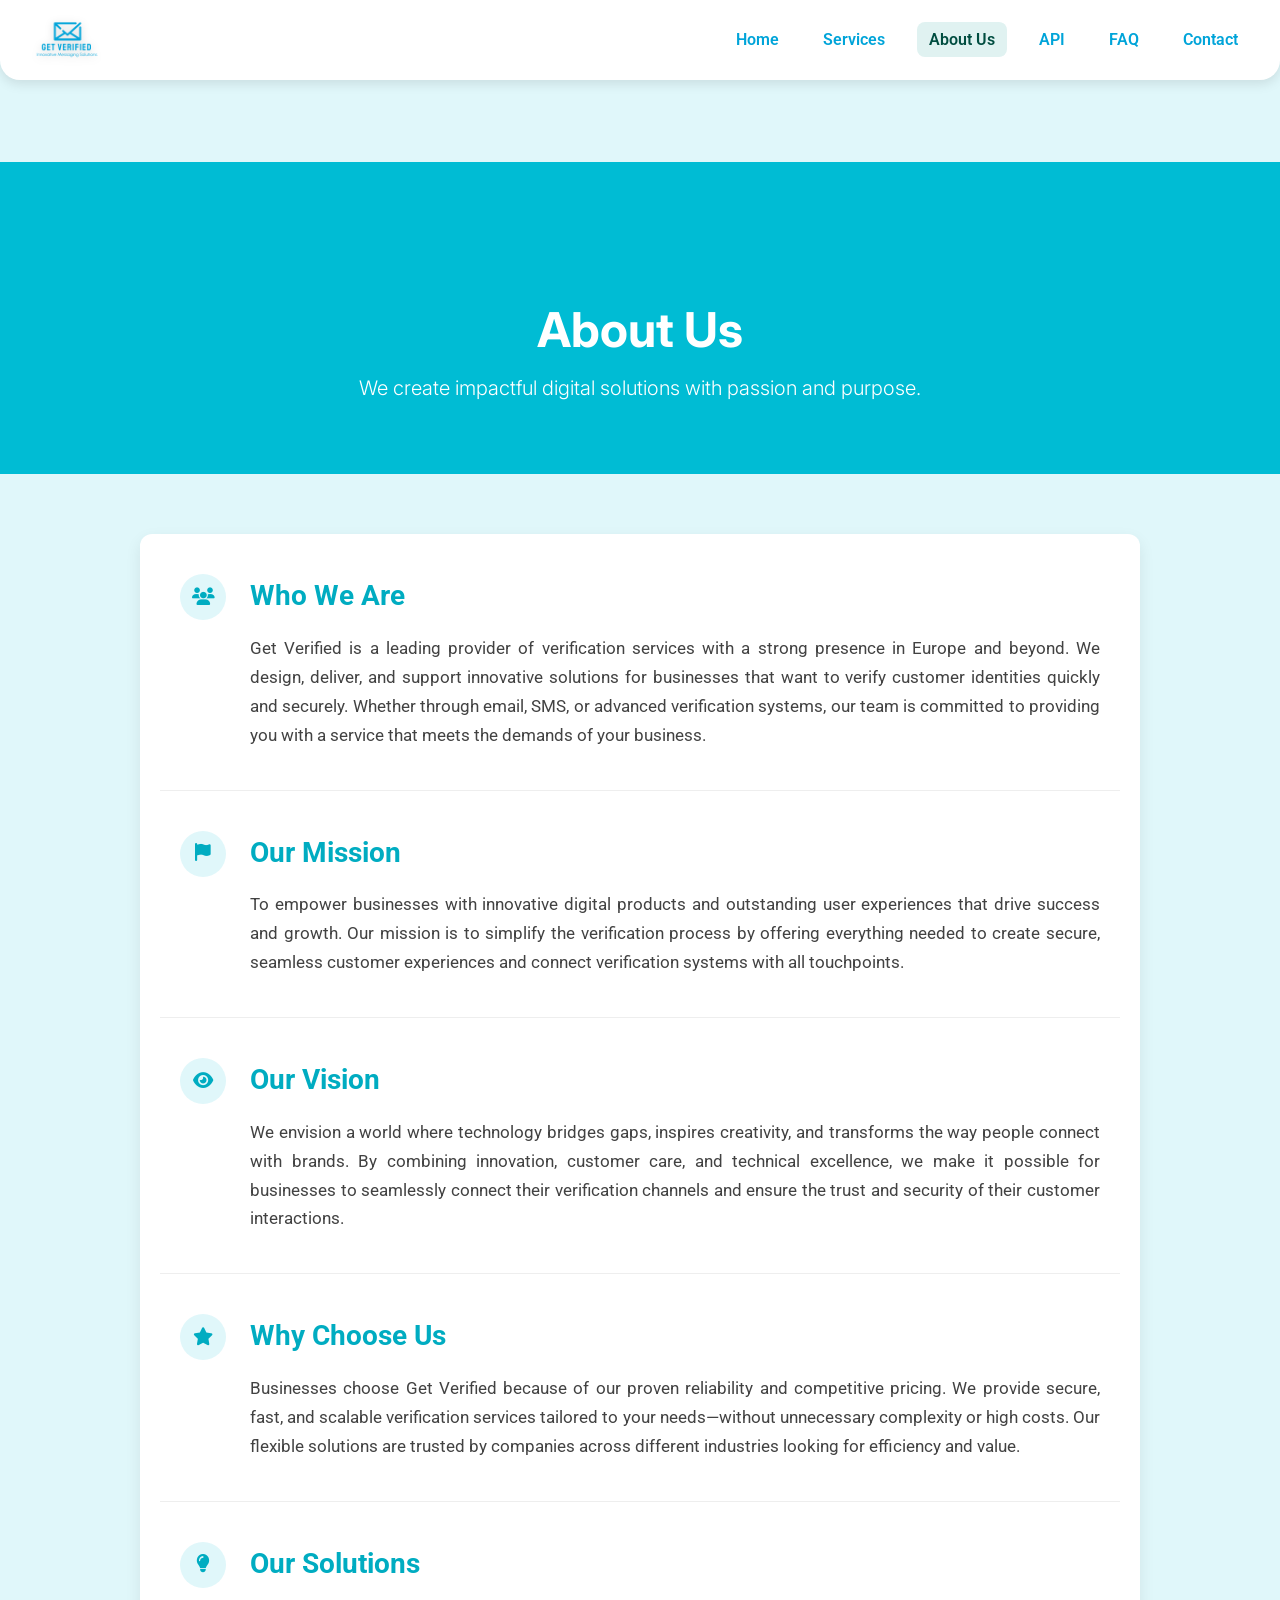
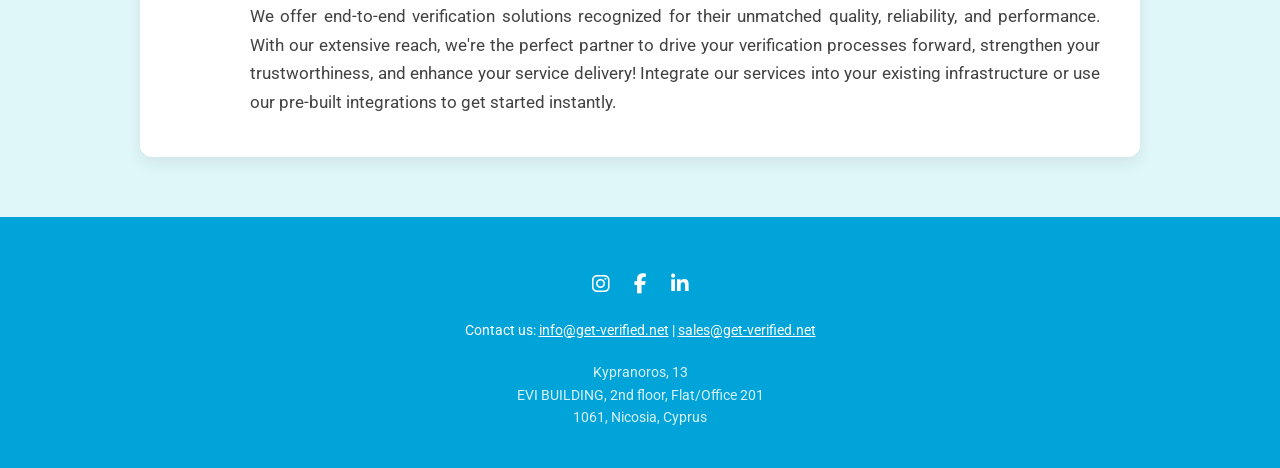
==== commit cfa77585: "Add FAQ link to navbar on all pages" ====
--- a/aboutus/index.html
+++ b/aboutus/index.html
@@ -28,6 +28,7 @@
       <li><a href="/services/index.html">Services</a></li>
       <li><a href="/aboutus/index.html">About Us</a></li>
       <li><a href="/api/index.html">API</a></li>
+      <li><a href="/faq/index.html">FAQ</a></li>
       <li><a href="/contact/index.html">Contact</a></li>
     </ul>
     <div class="hamburger" onclick="toggleMenu()">
@@ -97,3 +98,4 @@
 </html>
 
 
+
--- a/shared.css
+++ b/shared.css
@@ -442,4 +442,12 @@
     margin: 0 8px;
     font-size: 18px;
   }
-}+}
+@media (max-width: 480px) {
+  .navbar {
+    padding: 8px 16px;
+  }
+  .navbar .logo img {
+    height: 44px;
+  }
+}
--- a/aboutus/aboutus.css
+++ b/aboutus/aboutus.css
@@ -113,3 +113,12 @@
         display: none;
     }
 }
+
+@media (max-width: 480px) {
+  .hero-section h1 {
+    font-size: clamp(28px, 8vw, 40px);
+  }
+  .about-content {
+    margin: 30px auto;
+  }
+}
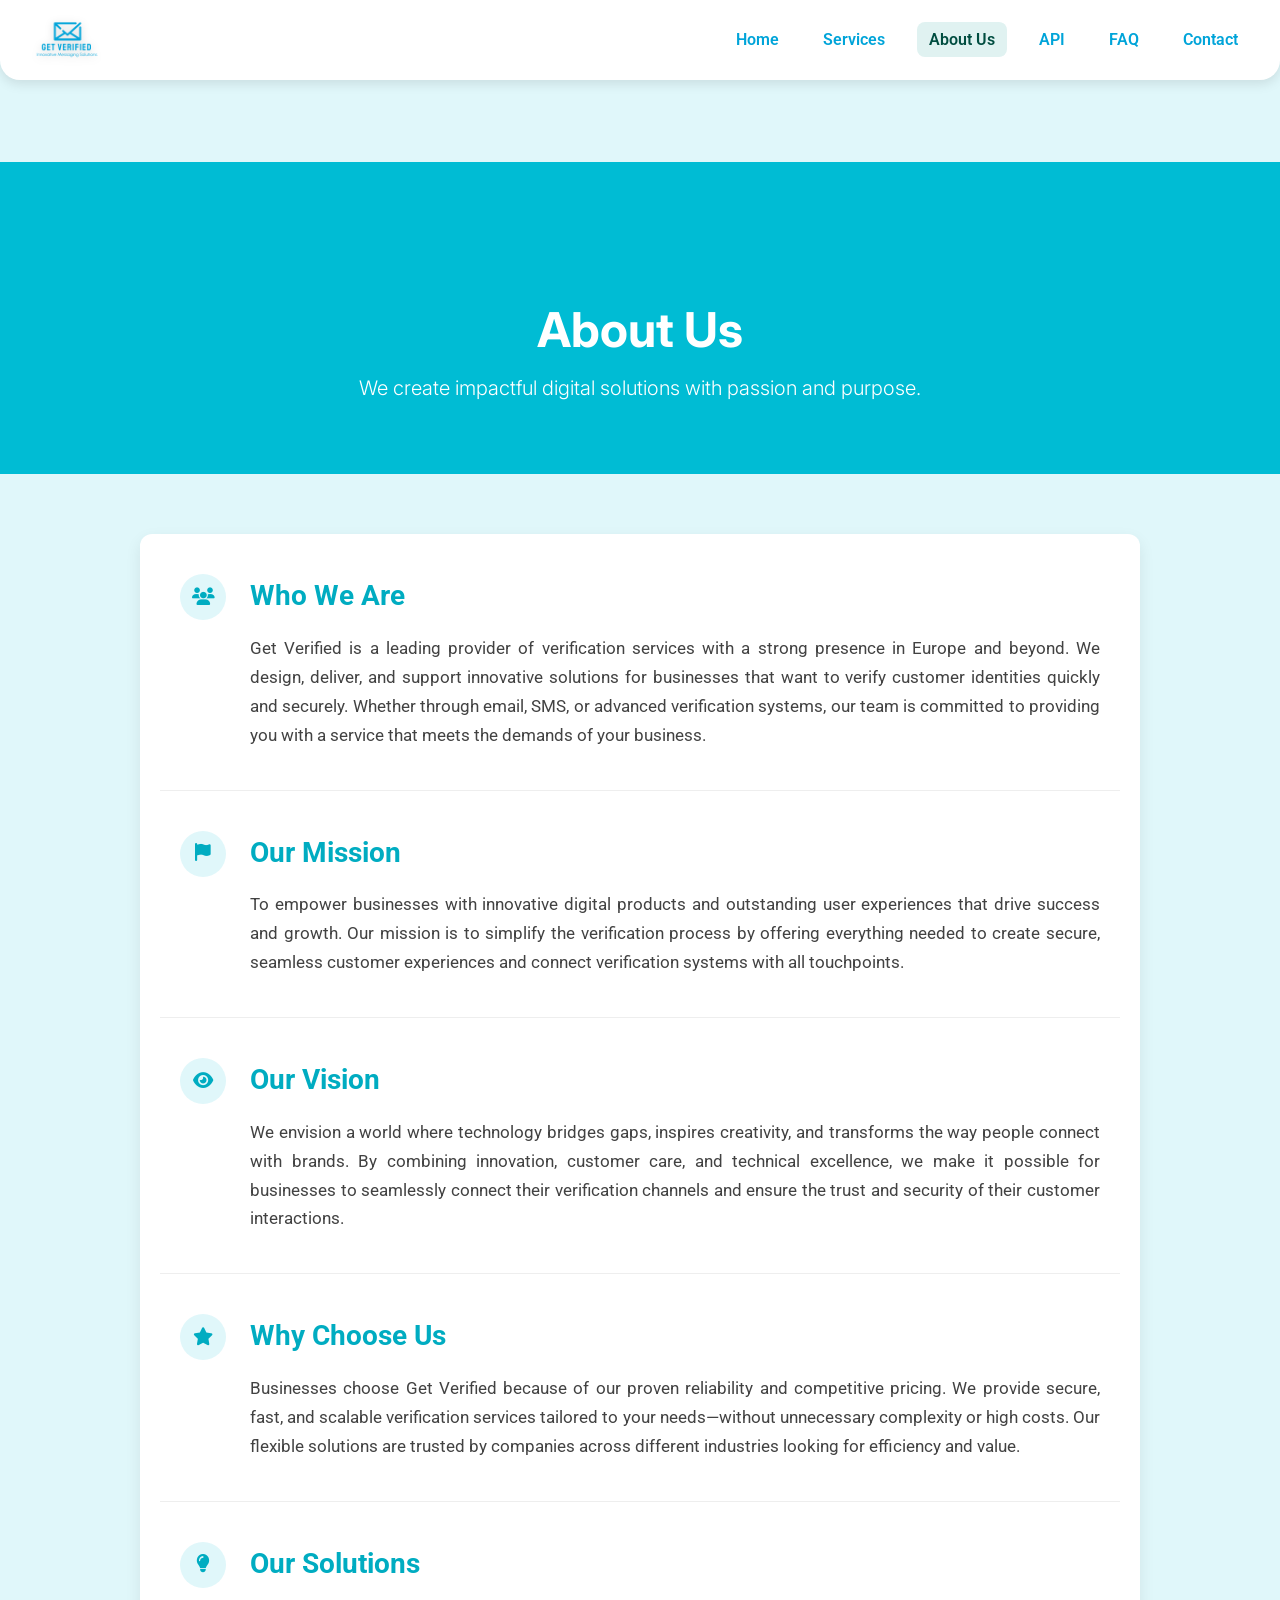
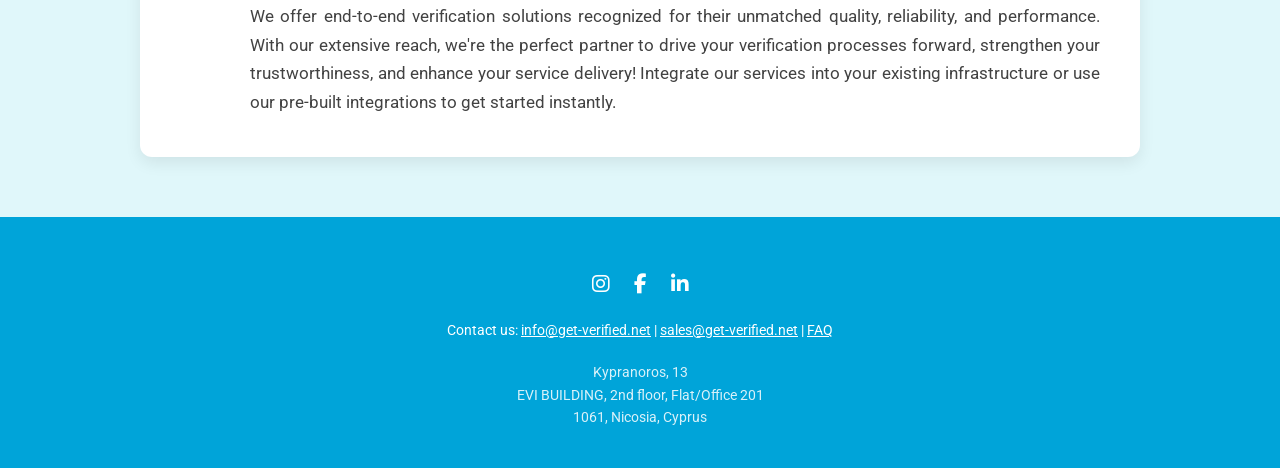
==== commit 40765b3e: "Add FAQ link to footer on all pages" ====
--- a/aboutus/index.html
+++ b/aboutus/index.html
@@ -84,7 +84,8 @@
     <div class="contact-emails">
   <p>Contact us: 
     <a href="mailto:info@get-verified.net">info@get-verified.net</a> | 
-    <a href="mailto:sales@get-verified.net">sales@get-verified.net</a>
+    <a href="mailto:sales@get-verified.net">sales@get-verified.net</a> | 
+    <a href="/faq/index.html">FAQ</a>
   </p>
 </div>
 
@@ -99,3 +100,4 @@
 
 
 
+
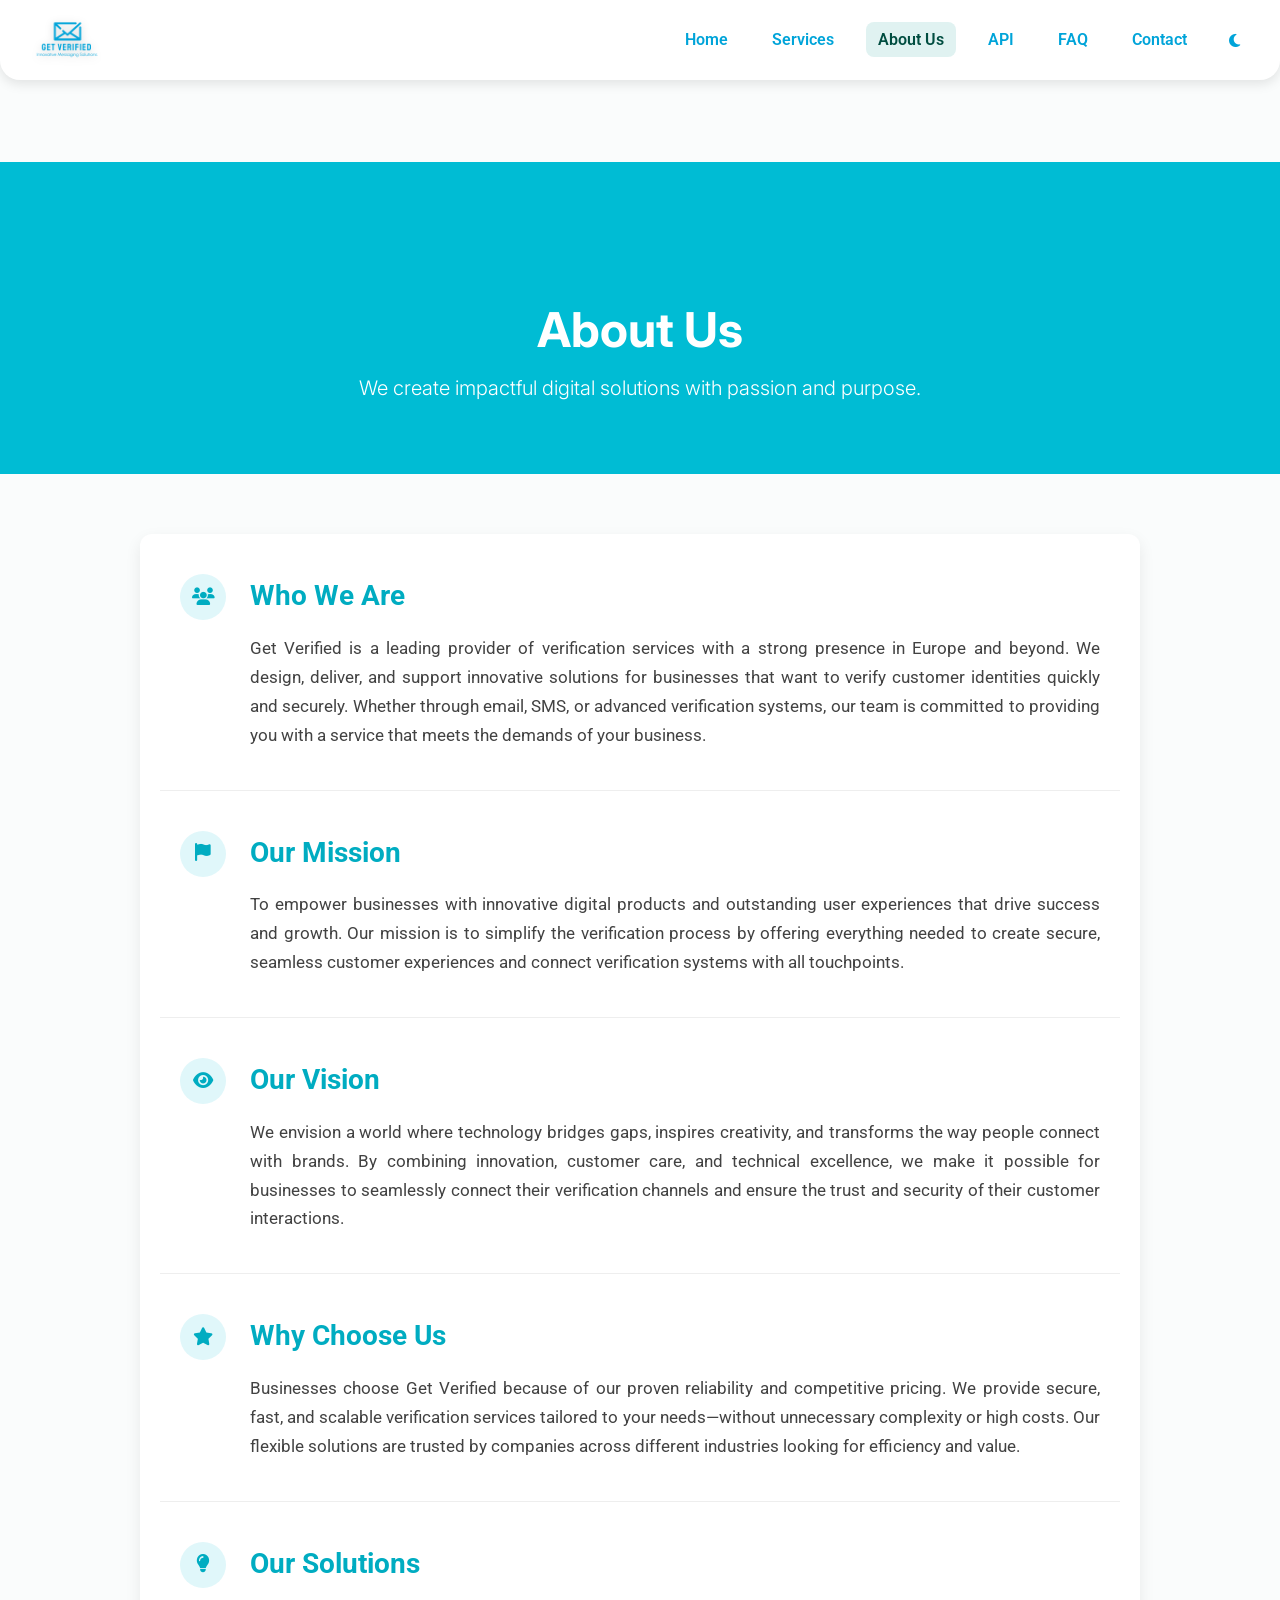
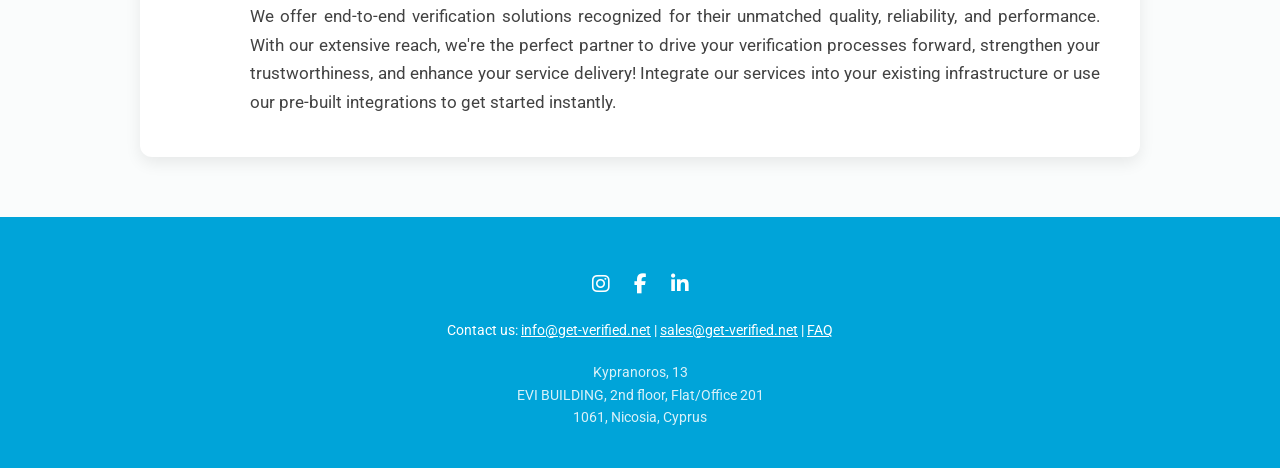
==== commit 6a926c0b: "Wire up remaining page-specific CSS files (aboutus, services, contact, faq, api) to use theme variab" ====
--- a/aboutus/index.html
+++ b/aboutus/index.html
@@ -3,6 +3,7 @@
 <head>
   <meta charset="UTF-8">
   <meta name="viewport" content="width=device-width, initial-scale=1.0">
+  <script>(function(){var t=localStorage.getItem('theme');if(t==='dark'){document.documentElement.setAttribute('data-theme','dark');}})();</script>
   <title>About Us</title>
   <meta name="description" content="Learn about Get Verified — innovative messaging solutions built for businesses that need reliable, secure communication.">
   <meta property="og:title" content="Get Verified | About Us">
@@ -30,6 +31,7 @@
       <li><a href="/api/index.html">API</a></li>
       <li><a href="/faq/index.html">FAQ</a></li>
       <li><a href="/contact/index.html">Contact</a></li>
+      <li><button id="theme-toggle" class="theme-toggle" aria-label="Toggle dark mode"><i class="fas fa-moon"></i></button></li>
     </ul>
     <div class="hamburger" onclick="toggleMenu()">
       <div class="bar"></div>
@@ -101,3 +103,5 @@
 
 
 
+
+
--- a/shared.css
+++ b/shared.css
@@ -1,4 +1,27 @@
 @import url('https://fonts.googleapis.com/css2?family=Inter:wght@400;600;700&display=swap');
+:root {
+  --bg: #FFFFFF;
+  --bg-soft: #FAFCFC;
+  --text: #0B1F2B;
+  --text-sub: #5C7A8A;
+  --accent: #00A4D9;
+  --amber: #FFB020;
+  --border: #E7EEF1;
+  --card-bg: #FFFFFF;
+  --navbar-bg: #FFFFFF;
+}
+
+[data-theme="dark"] {
+  --bg: #0B1F2B;
+  --bg-soft: #132C3B;
+  --text: #FAFCFC;
+  --text-sub: #8FA3AF;
+  --accent: #00A4D9;
+  --amber: #FFB020;
+  --border: #1D3D4F;
+  --card-bg: #132C3B;
+  --navbar-bg: #132C3B;
+}
 
 /* ============================================
    RESET & ROOT
@@ -16,9 +39,10 @@
 
 body {
   font-family: var(--font-inter), var(--font-default);
-  background-color: #E0F7FA;
-  color: #212121;
-  padding-top: 82px; /* FIX: navbar je ~82px visok, bio je 60px */
+  background-color: var(--bg-soft);
+  color: var(--text);
+  padding-top: 82px;
+  transition: background-color 0.3s ease, color 0.3s ease;
 }
 
 a {
@@ -52,7 +76,8 @@
   justify-content: space-between;
   align-items: center;
   padding: 10px 30px;
-  background-color: white;
+  background-color:  var(--navbar-bg);
+  transition: background-color 0.3s ease;
   position: fixed;
   width: 100%;
   top: 0;
@@ -93,7 +118,7 @@
 }
 
 .nav-links a {
-  color: #00A4D9;
+  color: var(--accent);
   font-weight: 600;
   font-size: 16px;
   padding: 8px 12px;
@@ -126,7 +151,7 @@
 .hamburger .bar {
   width: 25px;
   height: 3px;
-  background-color: #018d7c;
+  background-color: var(--accent);
   border-radius: 10px;
   transition: all 0.3s ease;
 }
@@ -268,11 +293,12 @@
 }
 
 .card {
-  background: #fff;
+  background: var(--card-bg);
   padding: 25px;
   border-radius: 20px;
   box-shadow: 0 6px 20px rgba(0, 0, 0, 0.06);
-  transition: transform 0.3s ease, box-shadow 0.3s ease;
+  transition: transform 0.3s ease, box-shadow 0.3s ease, background-color 0.3s ease;
+  
 }
 
 .card:hover {
@@ -339,7 +365,7 @@
 }
 
 .whyus-card {
-  background-color: #ffffff;
+  background-color: var(--card-bg);
   padding: 30px 20px;
   border-radius: 16px;
   box-shadow: 0 10px 25px rgba(0, 0, 0, 0.05);
@@ -451,3 +477,20 @@
     height: 44px;
   }
 }
+
+.theme-toggle {
+  background: none;
+  border: none;
+  cursor: pointer;
+  font-size: 15px;
+  color: var(--accent);
+  padding: 6px 10px;
+  border-radius: 50%;
+  display: flex;
+  align-items: center;
+  justify-content: center;
+}
+
+.theme-toggle:hover {
+  background-color: var(--border);
+}
--- a/aboutus/aboutus.css
+++ b/aboutus/aboutus.css
@@ -10,9 +10,10 @@
 }
 body {
     font-family: 'Roboto', sans-serif;
-    background-color: #E0F7FA;
-    color: #212121;
+    background-color: var(--bg-soft);
+    color: var(--text);
     line-height: 1.6;
+    transition: background-color 0.3s ease, color 0.3s ease;
 }
 
 a {
@@ -44,9 +45,10 @@
     max-width: 1000px;
     margin: 60px auto;
     padding: 0 20px;
-    background-color: white;
+    background-color: var(--card-bg);
     border-radius: 12px;
     box-shadow: 0 6px 16px rgba(0, 0, 0, 0.08);
+    transition: background-color 0.3s ease;
 }
 
 .about-content section {
